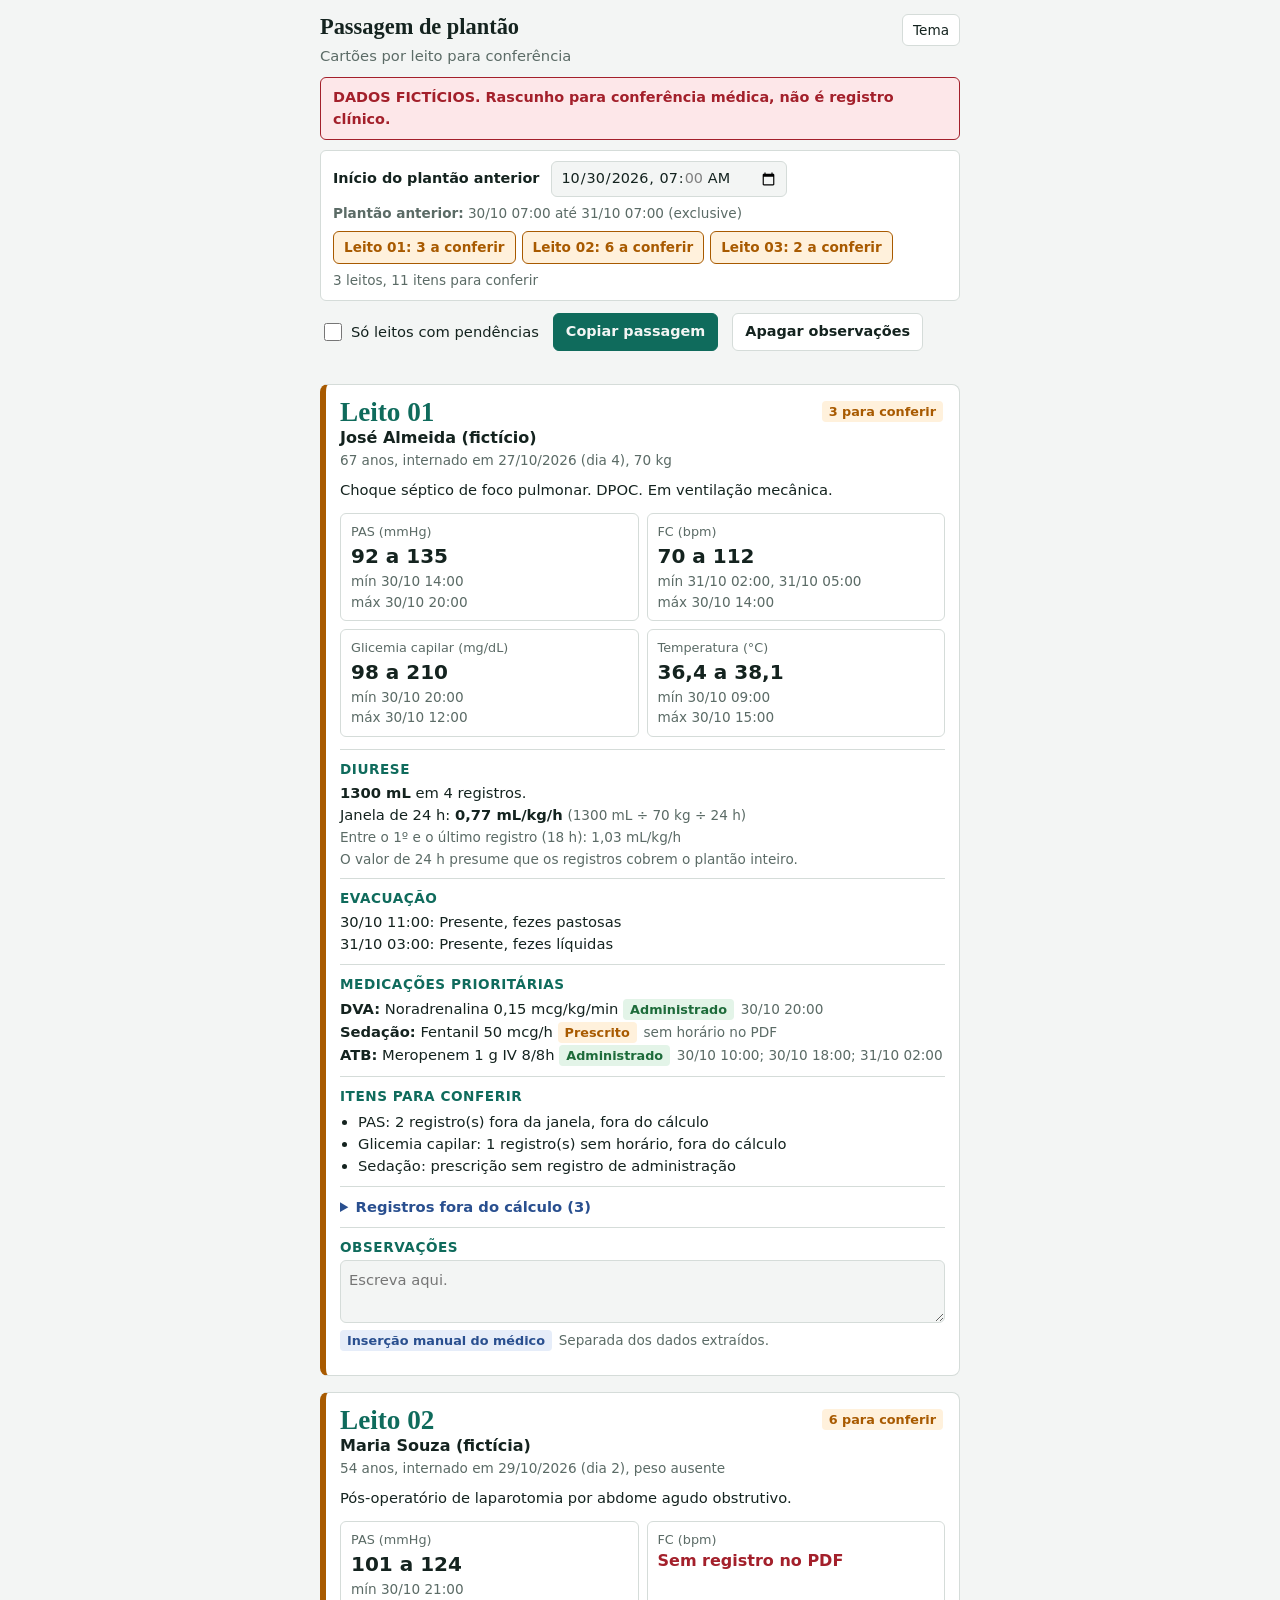
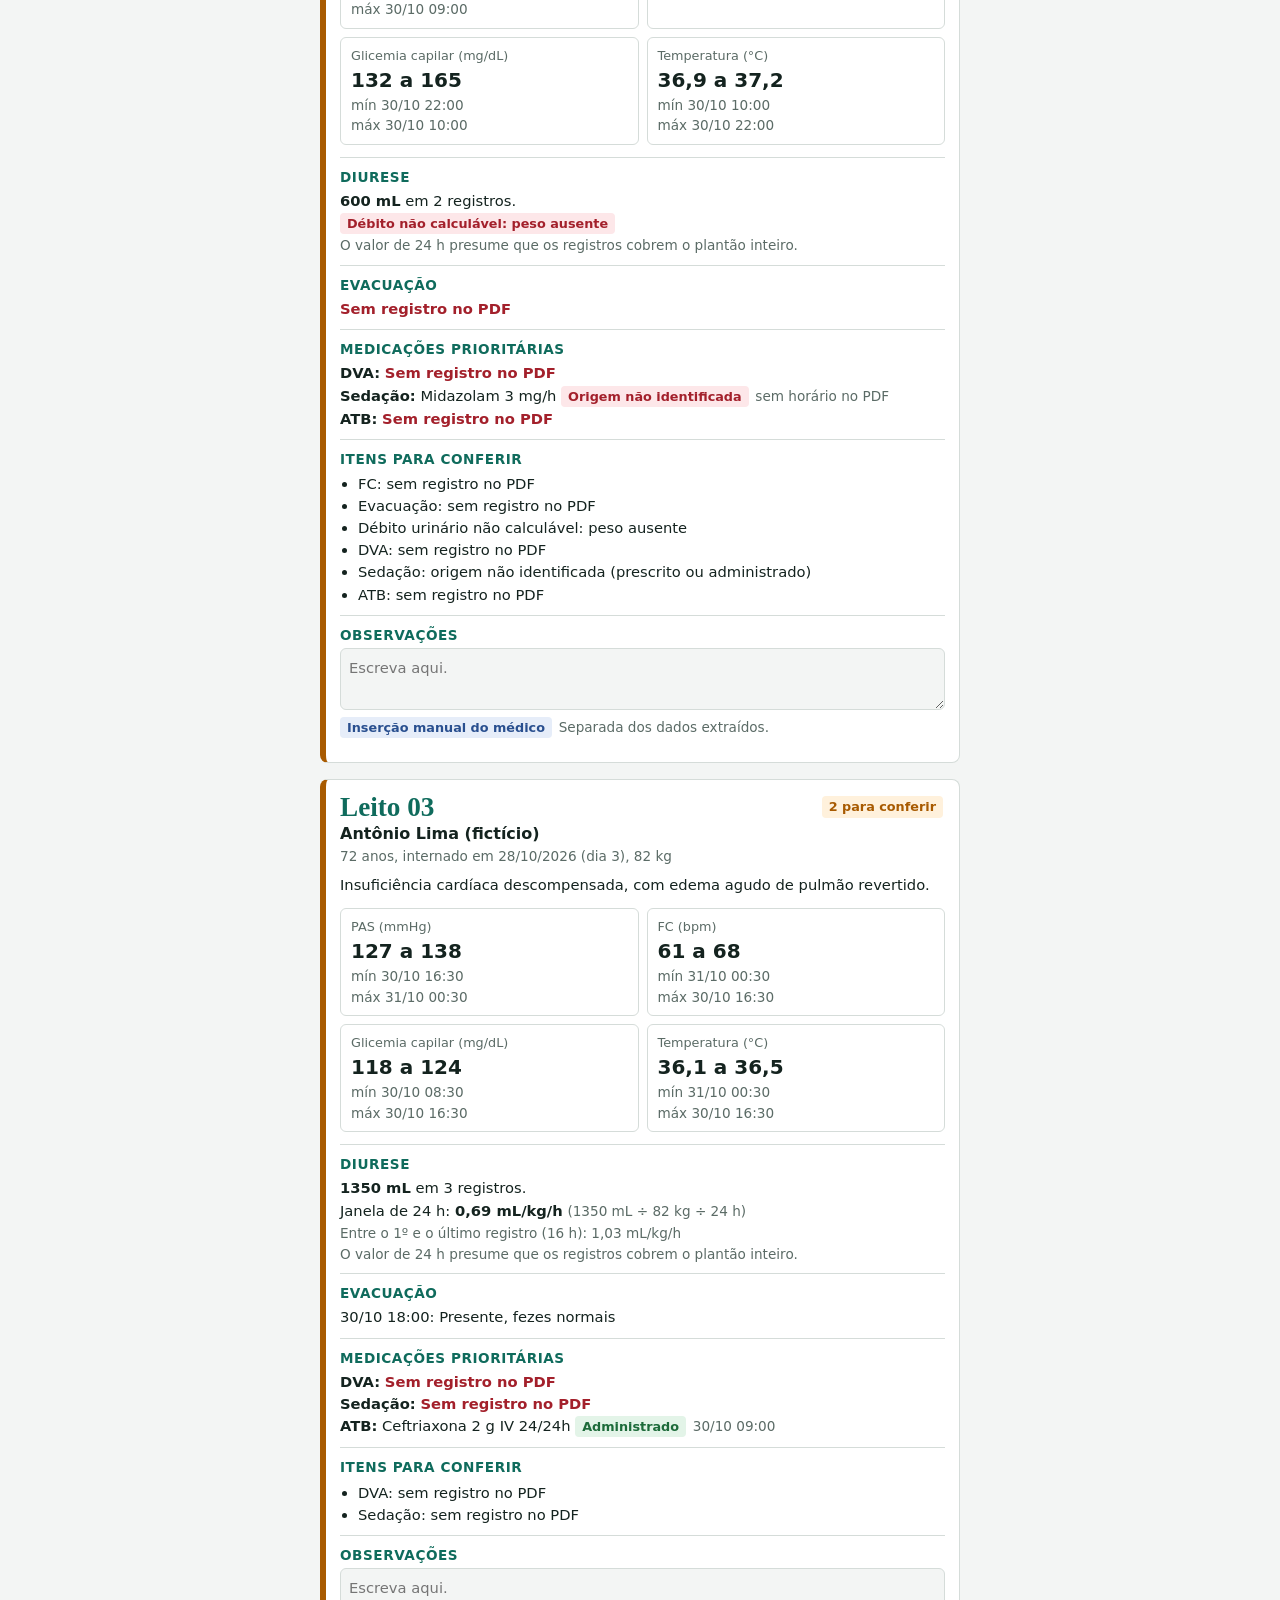
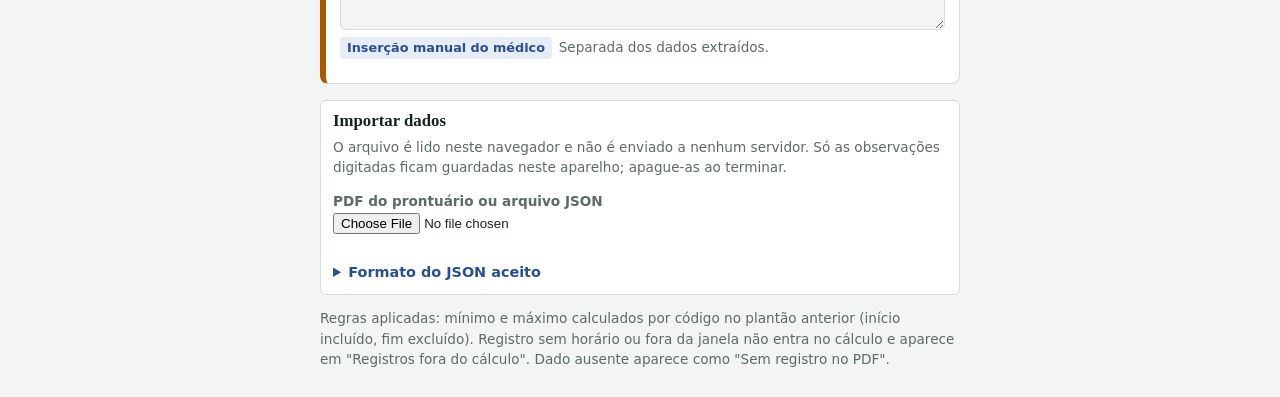
==== plantao/index.html @ 3abc4e56 "Add plantao: PWA estática de passagem de plantão Cartões por leito, janela de 24h configurável, débi" ====
<!doctype html>
<html lang="pt-BR">
<head>
<meta charset="utf-8">
<meta name="viewport" content="width=device-width, initial-scale=1, viewport-fit=cover">
<meta http-equiv="Content-Security-Policy" content="default-src 'self'; script-src 'self'; style-src 'self'; img-src 'self' data:; worker-src 'self' blob:; connect-src 'self'; object-src 'none'; base-uri 'none'; form-action 'none'">
<meta name="referrer" content="no-referrer">
<meta name="theme-color" content="#0f6b5c">
<meta name="apple-mobile-web-app-capable" content="yes">
<meta name="mobile-web-app-capable" content="yes">
<meta name="apple-mobile-web-app-title" content="Plantão">
<title>Passagem de plantão</title>
<link rel="manifest" href="manifest.webmanifest">
<link rel="icon" href="icons/icon.svg" type="image/svg+xml">
<link rel="apple-touch-icon" href="icons/icon-180.png">
<link rel="stylesheet" href="style.css">
</head>
<body>
<main>
<div class="head">
  <div><h1>Passagem de plantão</h1><p class="sub">Cartões por leito para conferência</p></div>
  <button class="theme" id="tb" type="button">Tema</button>
</div>
<div class="banner" id="banner"></div>

<div class="panel">
  <div class="win">
    <label for="wsIn">Início do plantão anterior</label>
    <input type="datetime-local" id="wsIn" step="3600">
  </div>
  <div class="note mt6" id="win" ></div>
  <div class="sum" id="sum" aria-label="Resumo por leito"></div>
</div>

<div class="bar">
  <label class="chk"><input type="checkbox" id="onlyPend"> Só leitos com pendências</label>
  <button class="btn" type="button" id="copyBtn">Copiar passagem</button>
  <button class="btn ghost" type="button" id="clrBtn">Apagar observações</button>
</div>
<div class="status" id="status" role="status" aria-live="polite"></div>
<div class="panel" id="outwrap" hidden>
  <h2>Texto da passagem</h2>
  <textarea class="out" id="out" readonly aria-label="Texto da passagem para copiar"></textarea>
</div>

<div id="cards"></div>

<div class="panel">
  <h2>Importar dados</h2>
  <p class="note mt0">O arquivo é lido neste navegador e não é enviado a nenhum servidor. Só as observações digitadas ficam guardadas neste aparelho; apague-as ao terminar.</p>
  <label for="file" class="note">PDF do prontuário ou arquivo JSON</label><br>
  <input type="file" id="file" accept=".pdf,.json,application/pdf,application/json">
  <div class="status" id="fstatus" role="status" aria-live="polite"></div>
  <div id="pdfout" hidden>
    <h3 class="h3s">Texto extraído do PDF</h3>
    <pre id="pdftext"></pre>
  </div>
  <details class="mt8">
    <summary>Formato do JSON aceito</summary>
    <p class="note">Lista de leitos. Cada medida é uma lista de pares <code>["AAAA-MM-DDTHH:MM", valor]</code>; use <code>null</code> no lugar do horário quando o PDF não traz hora.</p>
    <pre>[{"leito":"04","nome":"Nome","idade":60,"intern":"2026-10-28",
  "caso":"Resumo do caso","peso":75,
  "m":{"PAS":[["2026-10-30T08:00",120]],"FC":[],"HGT":[],"TEMP":[]},
  "evac":[["2026-10-30T11:00","Presente"]],
  "urine":[["2026-10-30T08:00",300]],
  "meds":[{"c":"ATB","n":"Meropenem 1 g IV 8/8h","s":"adm",
           "t":["2026-10-30T10:00"]}]}]</pre>
    <p class="note"><code>s</code> pode ser <code>adm</code> (administrado), <code>presc</code> (prescrito), <code>unk</code> (origem não identificada) ou <code>none</code> (sem registro).</p>
  </details>
  <button class="btn ghost mt8" type="button" id="sampleBtn" hidden>Voltar aos dados de exemplo</button>
</div>

<p class="note">Regras aplicadas: mínimo e máximo calculados por código no plantão anterior (início incluído, fim excluído). Registro sem horário ou fora da janela não entra no cálculo e aparece em "Registros fora do cálculo". Dado ausente aparece como "Sem registro no PDF".</p>
</main>
<script src="vendor/pdf.min.js"></script>
<script src="app.js"></script>
</body>
</html>
---- plantao/style.css ----
/* Layout: coluna única de cartões por leito, resumo e filtro no topo, importação no rodapé */
:root{color-scheme:light;--bg:#f3f5f4;--card:#fff;--ink:#14231f;--mute:#5b6b66;--line:#d5dcd9;--accent:#0f6b5c;--warn:#a85a00;--warnbg:#fff1dc;--bad:#a3202b;--badbg:#fde7e9;--ok:#1d6b3a;--okbg:#e3f4e8;--info:#294f8f;--infobg:#e6edf9}
@media (prefers-color-scheme:dark){:root:not([data-theme="light"]){--bg:#0f1816;--card:#172320;--ink:#e6efec;--mute:#9db0aa;--line:#2b3b37;--accent:#4cc2ac;--warn:#f0b061;--warnbg:#3a2a12;--bad:#ff8f98;--badbg:#3a1a1e;--ok:#7fd6a0;--okbg:#15301f;--info:#9ebbf0;--infobg:#1a2640;color-scheme:dark}}
:root[data-theme="dark"]{--bg:#0f1816;--card:#172320;--ink:#e6efec;--mute:#9db0aa;--line:#2b3b37;--accent:#4cc2ac;--warn:#f0b061;--warnbg:#3a2a12;--bad:#ff8f98;--badbg:#3a1a1e;--ok:#7fd6a0;--okbg:#15301f;--info:#9ebbf0;--infobg:#1a2640;color-scheme:dark}
*{box-sizing:border-box}
html{-webkit-text-size-adjust:100%}
body{margin:0;background:var(--bg);color:var(--ink);font:16px/1.5 "Source Sans 3",system-ui,-apple-system,"Segoe UI",sans-serif;padding-top:max(14px,env(safe-area-inset-top,0px));padding-bottom:max(14px,env(safe-area-inset-bottom,0px));padding-left:max(16px,env(safe-area-inset-left,0px));padding-right:max(16px,env(safe-area-inset-right,0px))}
main{max-width:640px;margin:0 auto}
h1{font:700 1.4rem/1.2 Georgia,"Times New Roman",serif;margin:0 0 4px}
h2{font:700 1.05rem/1.2 Georgia,serif;margin:0 0 6px}
.head{display:flex;justify-content:space-between;align-items:flex-start;gap:10px}
.sub{color:var(--mute);font-size:.92rem;margin:0 0 10px}
.banner{background:var(--badbg);color:var(--bad);border:1px solid var(--bad);border-radius:6px;padding:9px 12px;font-weight:600;font-size:.9rem;margin-bottom:10px}
.panel{background:var(--card);border:1px solid var(--line);border-radius:6px;padding:10px 12px;font-size:.9rem;margin-bottom:12px}
.panel label{font-weight:600}
.win{display:flex;flex-wrap:wrap;align-items:center;gap:8px 12px}
input[type=datetime-local]{font:inherit;background:var(--bg);color:var(--ink);border:1px solid var(--line);border-radius:6px;padding:5px 8px;max-width:100%}
.sum{display:flex;flex-wrap:wrap;gap:6px;margin-top:8px}
.sbtn{font:inherit;font-size:.85rem;font-weight:600;border-radius:6px;border:1px solid var(--line);background:var(--card);color:var(--ink);padding:5px 10px;cursor:pointer}
.sbtn.w{background:var(--warnbg);color:var(--warn);border-color:var(--warn)}
.sbtn.o{background:var(--okbg);color:var(--ok);border-color:var(--ok)}
.bar{display:flex;flex-wrap:wrap;align-items:center;gap:8px 14px;margin-bottom:14px}
.btn{font:inherit;font-size:.9rem;font-weight:600;background:var(--accent);color:var(--bg);border:1px solid var(--accent);border-radius:6px;padding:7px 12px;cursor:pointer}
.btn.ghost{background:var(--card);color:var(--ink);border-color:var(--line)}
.theme{font:inherit;font-size:.85rem;background:var(--card);color:var(--ink);border:1px solid var(--line);border-radius:6px;padding:5px 10px;cursor:pointer;flex:none}
.chk{display:flex;align-items:center;gap:6px;font-size:.92rem}
.chk input{width:18px;height:18px}
.card{background:var(--card);border:1px solid var(--line);border-left:6px solid var(--ok);border-radius:8px;padding:14px;margin-bottom:16px;scroll-margin-top:12px}
.card.pend{border-left-color:var(--warn)}
.top{display:flex;justify-content:space-between;align-items:flex-start;gap:10px}
.top>div{min-width:0}
.leito{font:700 1.7rem/1 Georgia,serif;color:var(--accent)}
.nome{font-weight:700;overflow-wrap:anywhere}
.note{color:var(--mute);font-size:.85rem}
.caso{margin:8px 0 12px;font-size:.92rem;overflow-wrap:anywhere}
.tiles{display:grid;grid-template-columns:repeat(2,minmax(0,1fr));gap:8px;margin-bottom:12px}
.tile{border:1px solid var(--line);border-radius:6px;padding:8px 10px;min-width:0}
.tile .v{font-size:1.25rem;font-weight:700;font-variant-numeric:tabular-nums}
.tile .l{color:var(--mute);font-size:.8rem}
.row{border-top:1px solid var(--line);padding:9px 0;font-size:.92rem;overflow-wrap:anywhere}
.row h3{font-size:.85rem;margin:0 0 3px;color:var(--accent);text-transform:uppercase;letter-spacing:.04em}
.chip{display:inline-block;border-radius:4px;padding:1px 7px;font-size:.8rem;font-weight:600;margin:1px 2px 1px 0}
.c-warn{background:var(--warnbg);color:var(--warn)}.c-bad{background:var(--badbg);color:var(--bad)}.c-ok{background:var(--okbg);color:var(--ok)}.c-info{background:var(--infobg);color:var(--info)}
.miss{color:var(--bad);font-weight:600}
ul{margin:4px 0 0;padding-left:18px}
details summary{cursor:pointer;font-weight:600;color:var(--info)}
details ul{font-size:.88rem;color:var(--mute)}
textarea{width:100%;font:inherit;background:var(--bg);color:var(--ink);border:1px solid var(--line);border-radius:6px;padding:8px}
textarea:focus-visible,button:focus-visible,input:focus-visible,summary:focus-visible{outline:2px solid var(--accent);outline-offset:2px}
.out{font:.85rem/1.4 ui-monospace,Menlo,Consolas,monospace;min-height:12em}
pre{margin:6px 0 0;max-height:16em;overflow:auto;background:var(--bg);border:1px solid var(--line);border-radius:6px;padding:8px;font:.8rem/1.4 ui-monospace,Menlo,Consolas,monospace;white-space:pre-wrap}
code{font:.85em ui-monospace,Menlo,Consolas,monospace;background:var(--bg);border-radius:3px;padding:0 3px}
.status{min-height:1.4em;font-size:.88rem;color:var(--mute)}
.err{color:var(--bad);font-weight:600}
.mt0{margin-top:0}.mt6{margin-top:6px}.mt8{margin-top:8px}.h3s{font-size:.9rem;margin:8px 0 0}.sumnote{align-self:center}
@media (prefers-reduced-motion:reduce){*{scroll-behavior:auto!important}}
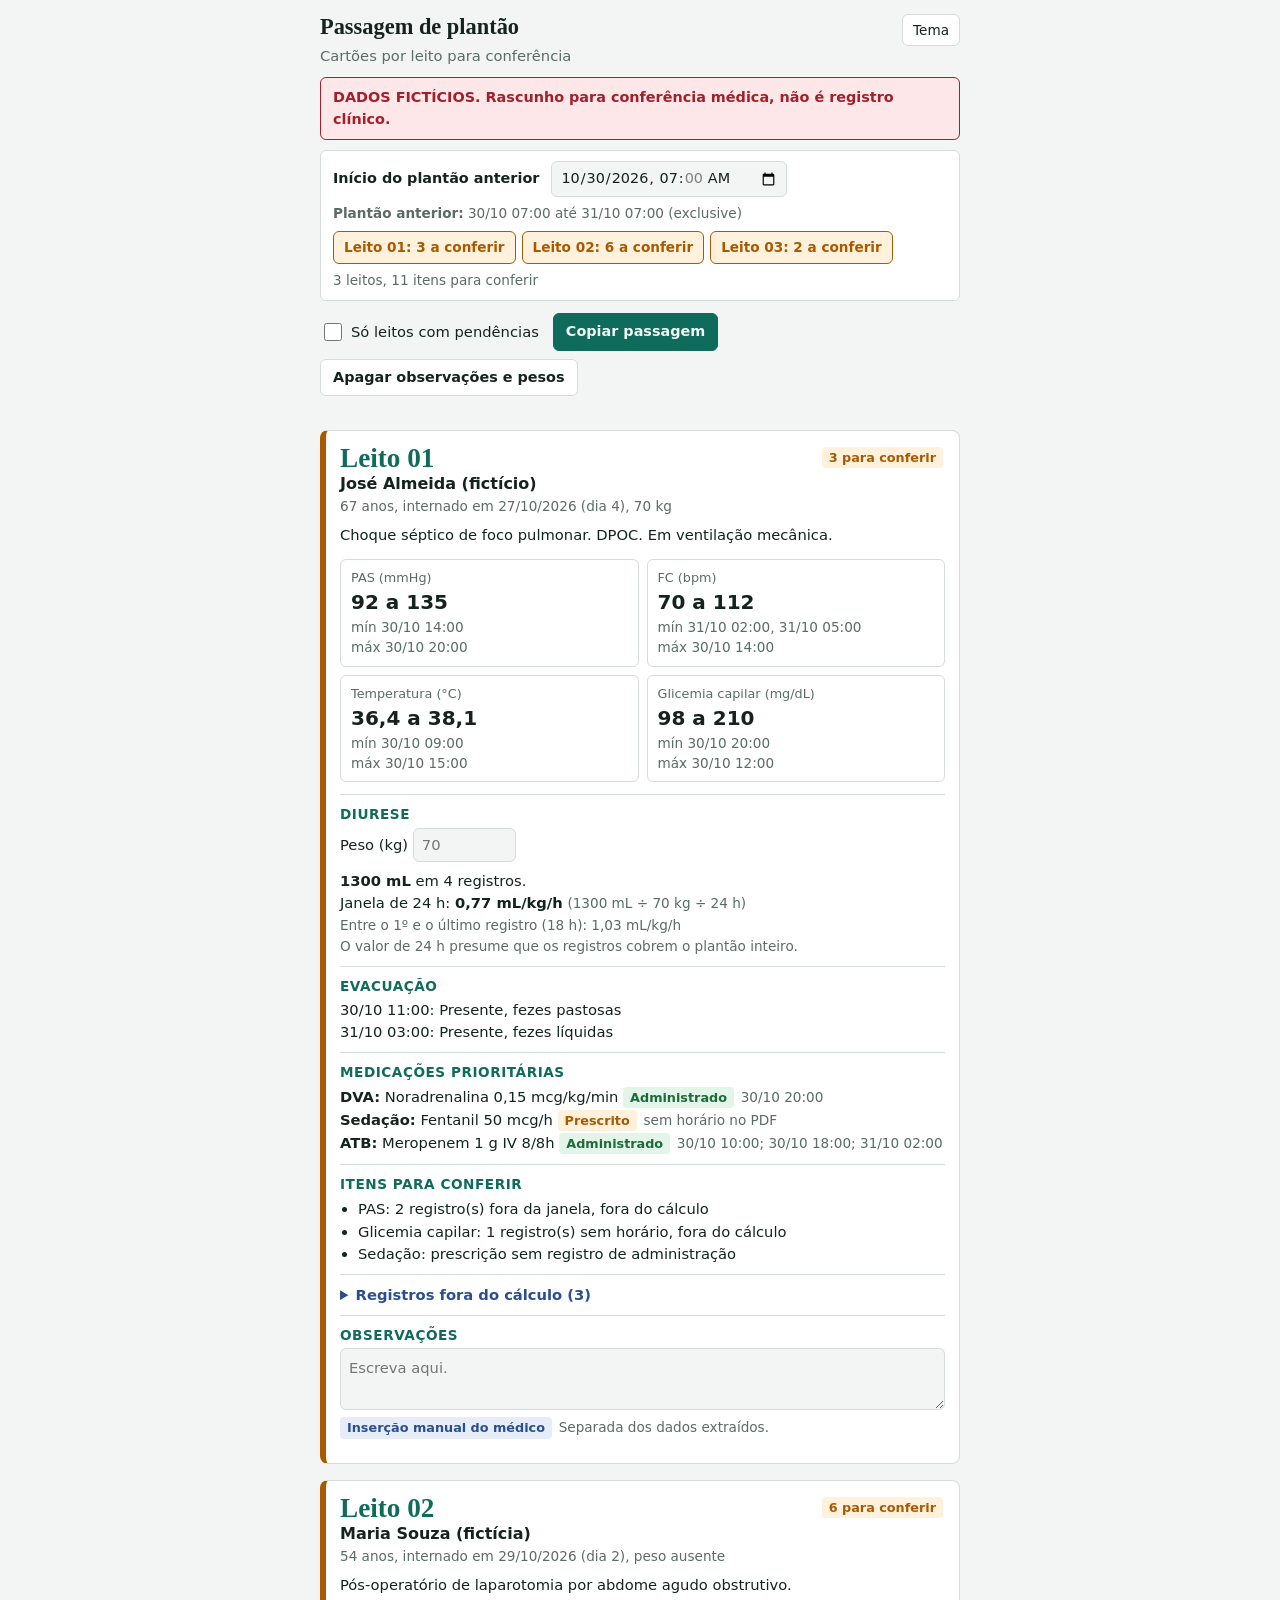
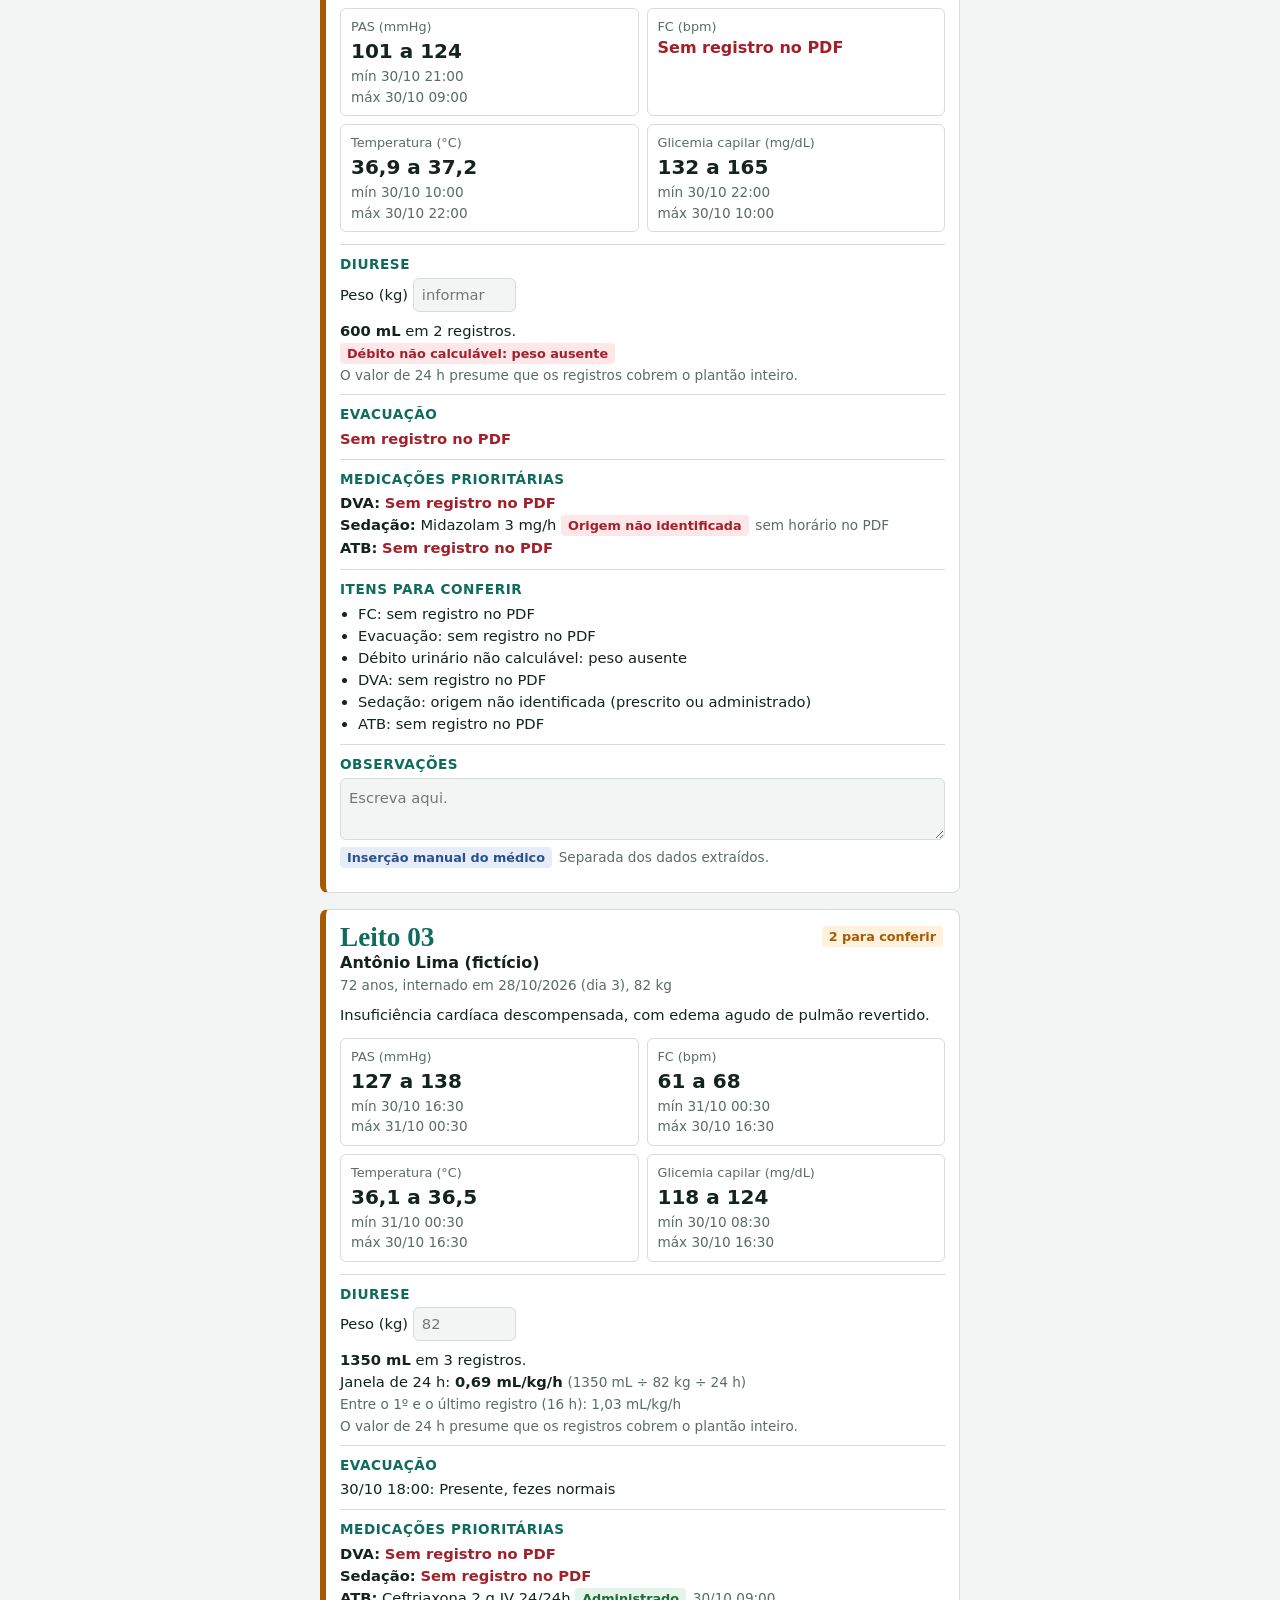
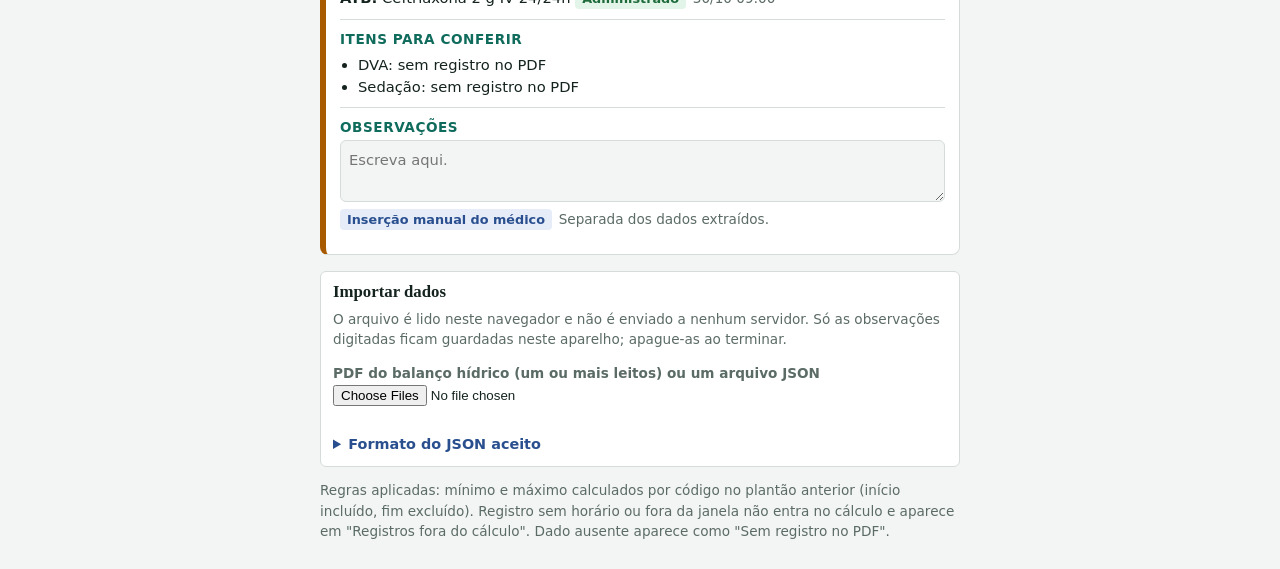
==== commit b4cfb99e: "plantao: leitor do PDF Balanço Hídrico, balanço no cartão, peso manual Lê o texto do PDF por posição" ====
--- a/plantao/index.html
+++ b/plantao/index.html
@@ -35,7 +35,7 @@
 <div class="bar">
   <label class="chk"><input type="checkbox" id="onlyPend"> Só leitos com pendências</label>
   <button class="btn" type="button" id="copyBtn">Copiar passagem</button>
-  <button class="btn ghost" type="button" id="clrBtn">Apagar observações</button>
+  <button class="btn ghost" type="button" id="clrBtn">Apagar observações e pesos</button>
 </div>
 <div class="status" id="status" role="status" aria-live="polite"></div>
 <div class="panel" id="outwrap" hidden>
@@ -48,13 +48,10 @@
 <div class="panel">
   <h2>Importar dados</h2>
   <p class="note mt0">O arquivo é lido neste navegador e não é enviado a nenhum servidor. Só as observações digitadas ficam guardadas neste aparelho; apague-as ao terminar.</p>
-  <label for="file" class="note">PDF do prontuário ou arquivo JSON</label><br>
-  <input type="file" id="file" accept=".pdf,.json,application/pdf,application/json">
+  <label for="file" class="note">PDF do balanço hídrico (um ou mais leitos) ou um arquivo JSON</label><br>
+  <input type="file" id="file" accept=".pdf,.json,application/pdf,application/json" multiple>
   <div class="status" id="fstatus" role="status" aria-live="polite"></div>
-  <div id="pdfout" hidden>
-    <h3 class="h3s">Texto extraído do PDF</h3>
-    <pre id="pdftext"></pre>
-  </div>
+  <details id="pdfout" class="mt8" hidden><summary>Texto extraído do PDF (diagnóstico)</summary><pre id="pdftext"></pre></details>
   <details class="mt8">
     <summary>Formato do JSON aceito</summary>
     <p class="note">Lista de leitos. Cada medida é uma lista de pares <code>["AAAA-MM-DDTHH:MM", valor]</code>; use <code>null</code> no lugar do horário quando o PDF não traz hora.</p>
@@ -65,7 +62,7 @@
   "urine":[["2026-10-30T08:00",300]],
   "meds":[{"c":"ATB","n":"Meropenem 1 g IV 8/8h","s":"adm",
            "t":["2026-10-30T10:00"]}]}]</pre>
-    <p class="note"><code>s</code> pode ser <code>adm</code> (administrado), <code>presc</code> (prescrito), <code>unk</code> (origem não identificada) ou <code>none</code> (sem registro).</p>
+    <p class="note"><code>s</code> pode ser <code>adm</code> (administrado), <code>presc</code> (prescrito), <code>vol</code> (volume registrado), <code>unk</code> (origem não identificada) ou <code>none</code> (sem registro). <code>intern</code> e <code>peso</code> são opcionais.</p>
   </details>
   <button class="btn ghost mt8" type="button" id="sampleBtn" hidden>Voltar aos dados de exemplo</button>
 </div>
--- a/plantao/style.css
+++ b/plantao/style.css
@@ -14,7 +14,7 @@
 .panel{background:var(--card);border:1px solid var(--line);border-radius:6px;padding:10px 12px;font-size:.9rem;margin-bottom:12px}
 .panel label{font-weight:600}
 .win{display:flex;flex-wrap:wrap;align-items:center;gap:8px 12px}
-input[type=datetime-local]{font:inherit;background:var(--bg);color:var(--ink);border:1px solid var(--line);border-radius:6px;padding:5px 8px;max-width:100%}
+input[type=datetime-local],input[type=number]{font:inherit;background:var(--bg);color:var(--ink);border:1px solid var(--line);border-radius:6px;padding:5px 8px;max-width:100%}
 .sum{display:flex;flex-wrap:wrap;gap:6px;margin-top:8px}
 .sbtn{font:inherit;font-size:.85rem;font-weight:600;border-radius:6px;border:1px solid var(--line);background:var(--card);color:var(--ink);padding:5px 10px;cursor:pointer}
 .sbtn.w{background:var(--warnbg);color:var(--warn);border-color:var(--warn)}
@@ -54,3 +54,4 @@
 .err{color:var(--bad);font-weight:600}
 .mt0{margin-top:0}.mt6{margin-top:6px}.mt8{margin-top:8px}.h3s{font-size:.9rem;margin:8px 0 0}.sumnote{align-self:center}
 @media (prefers-reduced-motion:reduce){*{scroll-behavior:auto!important}}
+.bh{display:grid;grid-template-columns:repeat(2,minmax(0,1fr));gap:8px;margin-bottom:6px}.pesoin{margin:2px 0 8px}.pesoin input{width:7em}
